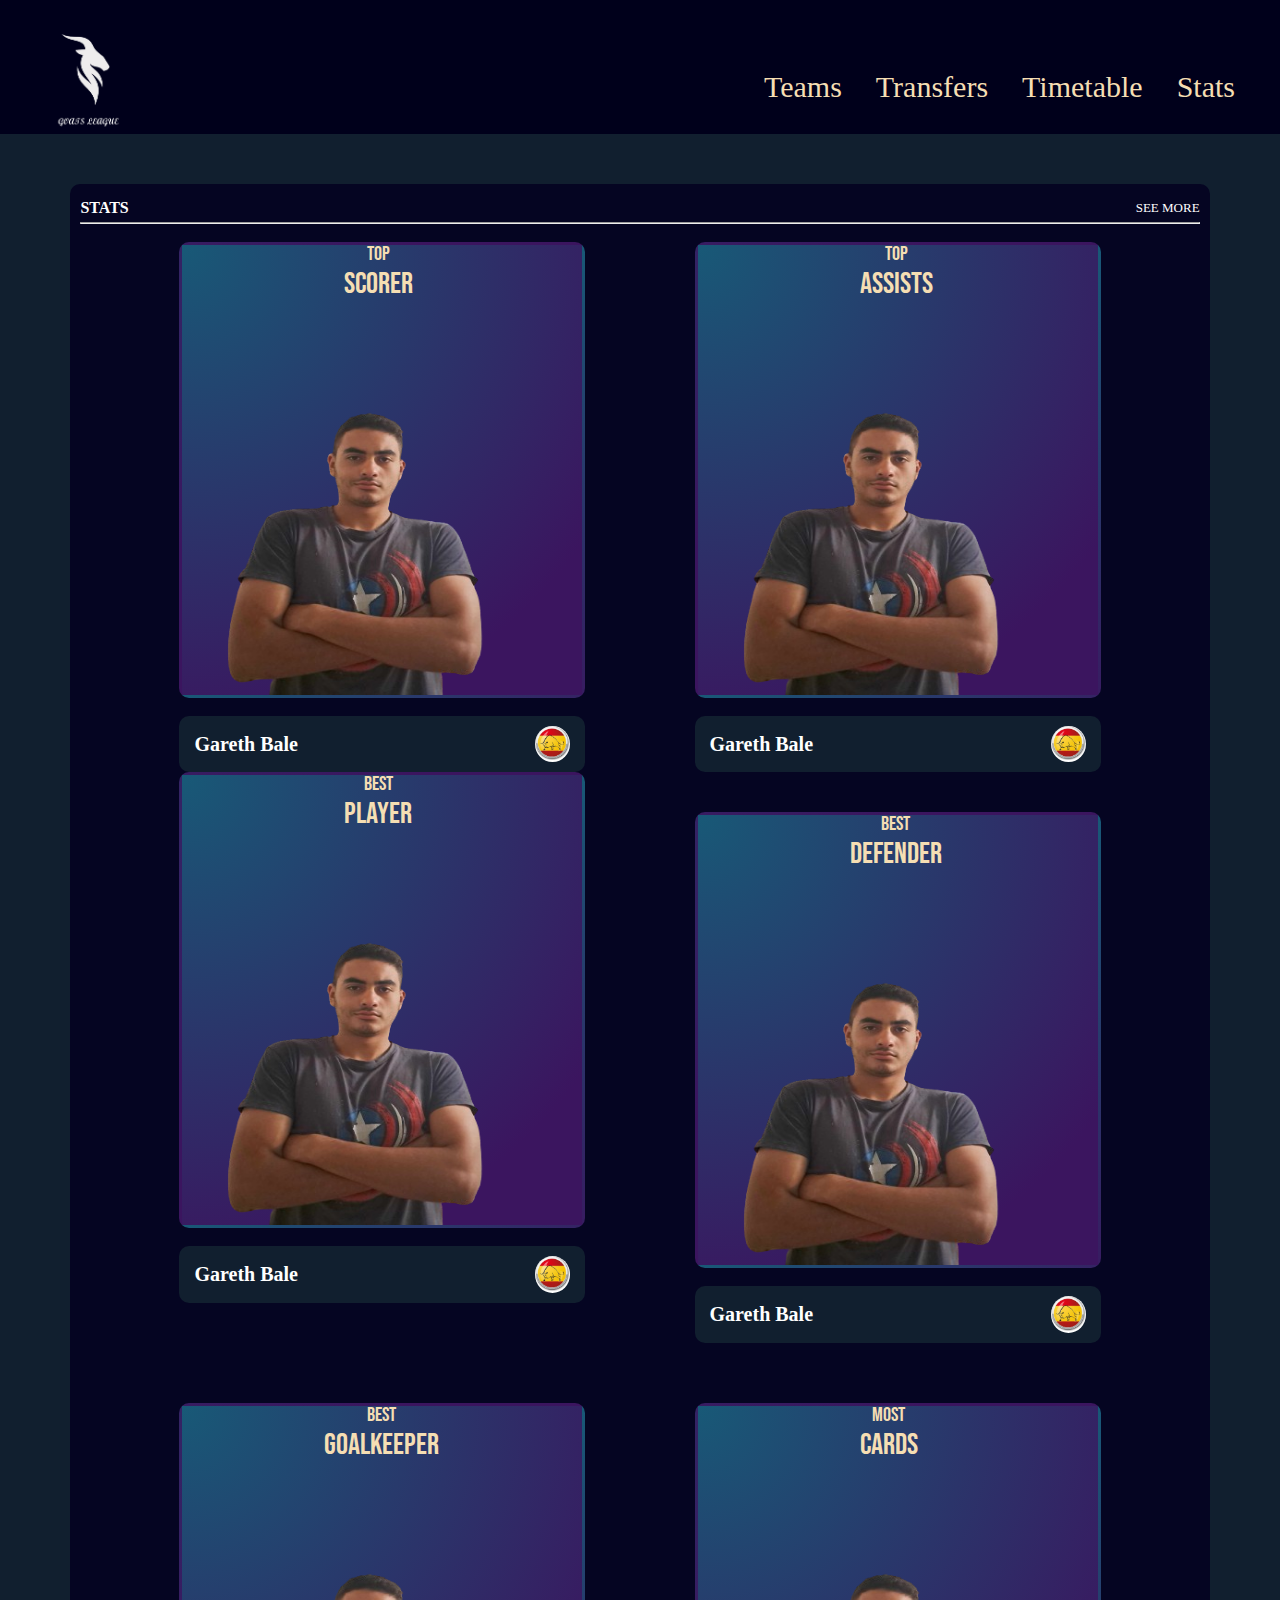
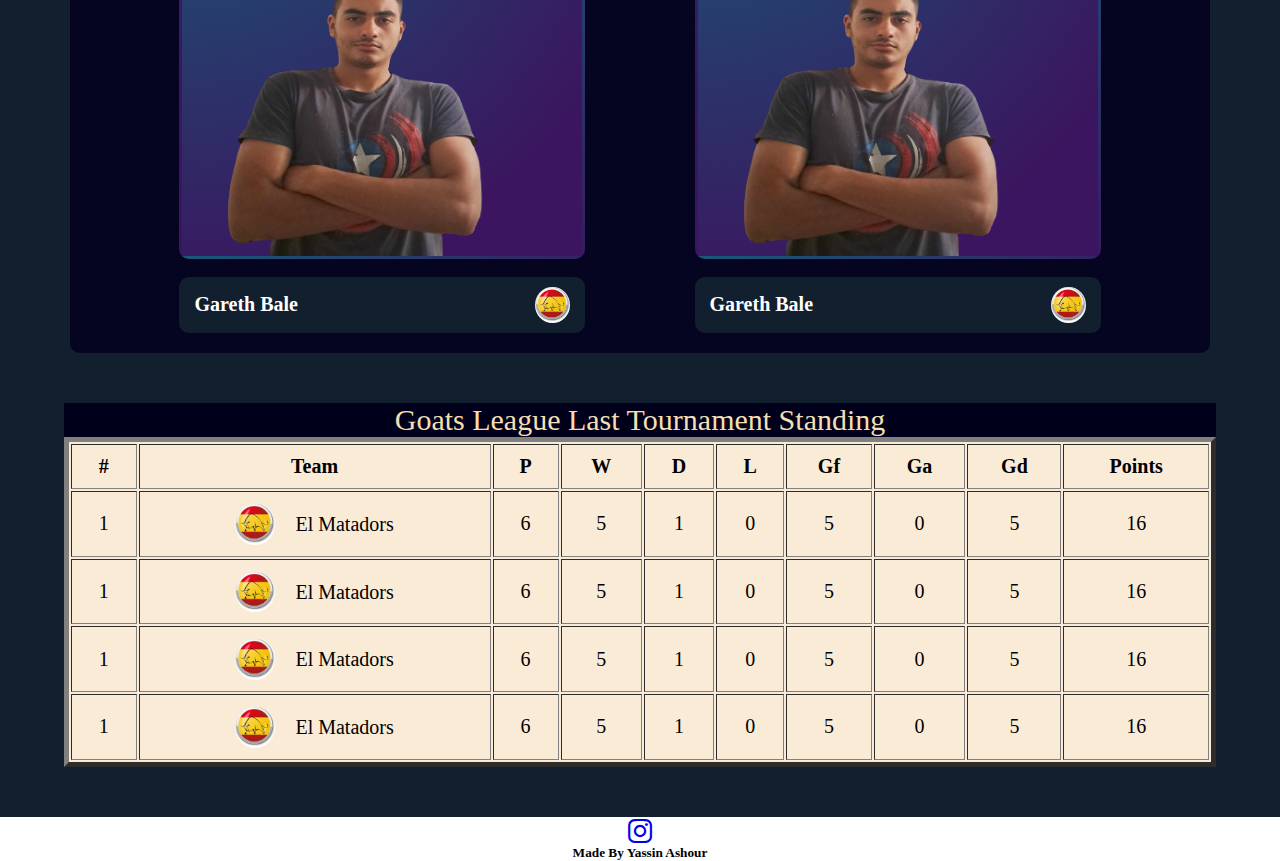
==== index.html @ 97dd18dd "Add files via upload" ====
<!DOCTYPE html>
<html lang="en">
<head>
    <meta charset="UTF-8">
    <meta name="viewport" content="width=device-width, initial-scale=1.0">
    <title>homepage-goatsleague</title>
    <link rel="stylesheet" href="css/index.css" >
    <link rel="preconnect" href="https://fonts.googleapis.com">
    <link rel="preconnect" href="https://fonts.gstatic.com" crossorigin>
    <link href="https://fonts.googleapis.com/css2?family=Bebas+Neue&family=Playwrite+HR:wght@100..400&display=swap" rel="stylesheet">
    <link rel="stylesheet" href="https://cdnjs.cloudflare.com/ajax/libs/font-awesome/4.7.0/css/font-awesome.min.css">
    
 
</head>
<body>
    <nav>
        <div class="navbar">
            <img src="IMG/WhatsApp_Image_2024-08-04_at_00.00.11_4c4f7b18-removebg-preview.png" class="imgnav">
            <div class="anav">
            <a href="teams.html" class="aa" target="_blank">teams</a>
            <a href="transfers.html" class="aa" target="_blank">transfers</a>
            <a href="table.html" class="aa" target="_blank">timetable</a>
            <a href="stats.html" class="aa" target="_blank">stats</a>
            </div>
        </div>
    </nav> 
    <dav class="plank"><p class="plankp">dwwdwdwd</p></dav>
    <div class="stats">
        <div class="hdiv">
        <h2 class="h22">stats</h2>
        <a href="stats.html" target="_blank" class="astats">see more</a>
        </div>
        
        <hr class="hr1">
        <br>
        <div class="stats1">
        <div class="goals">
            <a href="stats.html" target="_blank">
            <img src="IMG/452589665_1663602854477510_5205547040390091490_n-removebg-preview.png" class="goalsimg">
            <p class="goalsp">top<br><span class="span1">scorer</span></p>
            </a>
            <div class="h4d">
            <h4>gareth bale</h4>
            <img src="IMG/1 (1).jpeg" class="h4img">
            </div>
        </div>
        <div class="assist">
            <a href="stats.html" target="_blank">
            <img src="IMG/452589665_1663602854477510_5205547040390091490_n-removebg-preview.png" class="goalsimg">
            <p class="goalsp">top<br><span class="span1">assists</span></p>            
            </a>
            <div class="h4d">
            <h4>gareth bale</h4>
            <img src="IMG/1 (1).jpeg" class="h4img">
            </div>
        </div>
        <div class="player">
            <a href="stats.html" target="_blank">
            <img src="IMG/452589665_1663602854477510_5205547040390091490_n-removebg-preview.png" class="goalsimg">
            <p class="goalsp">best<br><span class="span1">player</span></p>  
            </a >
            <div class="h4d">
            <h4>gareth bale</h4>
            <img src="IMG/1 (1).jpeg" class="h4img">
            </div>
        </div>
        <div class="def">
            <a href="stats.html" target="_blank">
                <img src="IMG/452589665_1663602854477510_5205547040390091490_n-removebg-preview.png" class="goalsimg">
                <p class="goalsp2">best<br><span class="span1">defender</span></p>  
                </a >
                <div class="h4d">
            <h4>gareth bale</h4>
            <img src="IMG/1 (1).jpeg" class="h4img">
            </div>

        </div>
        <div class="keeper">
            <a href="stats.html" target="_blank">
                <img src="IMG/452589665_1663602854477510_5205547040390091490_n-removebg-preview.png" class="goalsimg">
                <p class="goalsp1">best<br><span class="span1">goalkeeper</span></p>  
                </a >
                <div class="h4d">
            <h4>gareth bale</h4>
            <img src="IMG/1 (1).jpeg" class="h4img">
            </div>

        </div>
        <div class="cards">
            <a href="stats.html" target="_blank">
                <img src="IMG/452589665_1663602854477510_5205547040390091490_n-removebg-preview.png" class="goalsimg">
                <p class="goalsp">most<br><span class="span1">cards</span></p>  
                </a >
                <div class="h4d">
            <h4>gareth bale</h4>
            <img src="IMG/1 (1).jpeg" class="h4img">
            </div>

        </div>
        </div>
    </div>
    
    <div class="table1">
    <table border="5px" >
        <caption>goats league last tournament standing</caption>
        <tr>
            <th>#</th>
            <th>team</th>
            <th>p</th>
            <th>w</th>
            <th>d</th>
            <th>l</th>
            <th>gf</th>
            <th>ga</th>
            <th>gd</th>
            <th>points</th>
        </tr>
        <tr>
            <td>1</td>
            <td class="td1"><img src="IMG/1 (1).jpeg" class="tableimg"><P class="ptd">el matadors</P></td>
            <td>6</td>
            <td>5</td>
            <td>1</td>
            <td>0</td>
            <td>5</td>
            <td>0</td>
            <td>5</td>
            <td>16</td>
        </tr>
        <tr>
            <td>1</td>
            <td class="td1"><img src="IMG/1 (1).jpeg" class="tableimg"><P class="ptd">el matadors</P></td>
            <td>6</td>
            <td>5</td>
            <td>1</td>
            <td>0</td>
            <td>5</td>
            <td>0</td>
            <td>5</td>
            <td>16</td>
        </tr>
        <tr>
            <td>1</td>
            <td class="td1"> <img src="IMG/1 (1).jpeg" class="tableimg"><P class="ptd">el matadors</P></td>
            <td>6</td>
            <td>5</td>
            <td>1</td>
            <td>0</td>
            <td>5</td>
            <td>0</td>
            <td>5</td>
            <td>16</td>
        </tr>
        <tr>
            <td>1</td>
            <td class="td1"><img src="IMG/1 (1).jpeg" class="tableimg"><P class="ptd">el matadors</P></td>
            <td>6</td>
            <td>5</td>
            <td>1</td>
            <td>0</td>
            <td>5</td>
            <td>0</td>
            <td>5</td>
            <td>16</td>
        </tr>
    </table>
    </div>
    <footer>
        <a href="https://www.instagram.com/goats_league_10/?hl=en" target="_blank"><i class="fa fa-instagram" style="font-size:28px"></i></a>
        <h5>made by yassin ashour</h5>
    </footer>  
    
</body>
</html>
---- css/index.css ----
*{
    margin: 0;
    text-transform: capitalize;
}

body{
    background-color: #111f2f ;
    color: white;
    
   
}


nav{
    background-color: rgb(0, 0, 27);
   
}

.navbar{
    display: flex;
    flex-direction: row;
    justify-content: space-between;
    flex-grow: 1;
}

.imgnav{
    width: 120px;
    margin-left: 30px;
    margin-top: 15px;
    border-radius: 100%;
}

.anav{
    margin-top: 70px;
    margin-right: 40px;
    word-spacing: 20px;
}

.aa{
    text-decoration: none;
    color: wheat;
    padding: 15px 5px;
    margin-top: 10px;
    font-size: 30px;
    
    
    

    
    

}

.aa:hover{
    color: red;
    
}

.plank{
    background-color: #111f2f;
    width: 100%;
    height: 50px;
    display: block;
    color: rgba(240, 248, 255, 0);
}

.plankp{
    visibility: hidden;
}


.stats{
    margin: auto;
    width: 89%;
    background-color: rgb(5, 5, 34);
    border-radius: 10px ;

}

.hdiv{
    display: flex;
    flex-direction: row;
    justify-content: space-between;
    align-items: center;
    
    
}


.h22{
    font-size: medium;
    margin-left: 10px;
    text-transform: uppercase;
    color: white;
    margin-top: 15px ;
    margin-bottom: 5px;
    
} 
 
.astats{
    text-decoration: none;
    color: white;
    text-transform: uppercase;
    font-size: 13px;
    margin-right: 10px;
    margin-top: 10px;
    
}

.astats:hover{
    color: red;
}

.hr1{
    display: block;
    margin-left: 10px;
    margin-right: 10px;  
    
}


.stats1{
    display: flex;
    flex-wrap: wrap;
    justify-content: space-evenly;
}

.goals{
    
    display: inline-block;
    
    position: relative;
    text-align: center;
   

}
.goalsimg{
    width: 400px;
    height: 450px;
    opacity: 1;
    border: rgba(255, 255, 255, 0) solid 3px;
    border-radius: 10px;
    background-image: radial-gradient( circle 500px at left top , rgb(24, 89, 119) , rgb(59, 21, 95));
}
.goalsp{
    position: absolute;
    top: 0px;
    left: 165px;
    font-size: 20px;
    font-family: "Bebas Neue", sans-serif;
    font-weight: 400;
    font-style: normal;
    color: wheat;
}

.span1{
    font-size: 30px;
    
}

.h4d{
    
    display: flex;
    justify-content: space-between;
    align-items: center;
    background-color: #111f2f;
    border-radius: 10px;
    margin-top: 14px;
    padding: 10px 0;

    


}

.h4img{
    width: 35px;
    border-radius: 100%;
    margin-right: 15px;

}

h4{
    font-size: 20px;
    margin-left: 15px;
}

.goalsp1{
    position: absolute;
    top: 0px;
    left: 145px;
    font-size: 20px;
    font-family: "Bebas Neue", sans-serif;
    font-weight: 400;
    font-style: normal;
    color: wheat;
}

.goalsp2{
    position: absolute;
    top: 0px;
    left: 155px;
    font-size: 20px;
    font-family: "Bebas Neue", sans-serif;
    font-weight: 400;
    font-style: normal;
    color: wheat;
}



.assist{
    display: inline-block;
    position: relative;
    text-align: center;

}


.player{
    display: inline-block;
    position: relative;
    text-align: center;

}

.def{
    display: inline-block;
    position: relative;
    text-align: center;
    margin-top: 40px;
    margin-bottom: 20px;

}

.keeper{
    display: inline-block;
    position: relative;
    text-align: center;
    margin-top: 40px;
    margin-bottom: 20px;

    

}

.cards{
    display: inline-block;
    position: relative;
    text-align: center;
    margin-top: 40px;
    margin-bottom: 20px;

}


.table1{
    background-color: #111f2f;
    
}

table{
    background-color: antiquewhite;
    margin: auto;
    width: 90%;
    text-align: center;
    color: black;
    
}

caption{
    background-color:  rgb(0, 0, 27);
    font-size: 30px;
    color: wheat;
    margin-top: 50px;
}

th{
    padding: 10px;
    font-size: 20px;
}

td{
    padding: 11px;
    font-size: 20px;
    
}

.tableimg{
    width: 40px;
    border-radius: 100%;
}

.td1{
    display: flex;
    justify-content: center;
    gap: 20px;
}


.ptd{
    margin-top: 10px;
}

footer{
    background-color: white;
    text-align: center;
    margin-top: 50px;
    color : black ;
}



i:hover{
    opacity: 0.6;
}





@media (max-width: 950px) {

body{
    background-color: #111f2f ;
    color: white;
    margin: 0;
    text-transform: capitalize;
    height: 100vh;
}


nav{
    background-color: rgb(0, 0, 27);
    height: 170px;
}

.navbar{
    display: flex;
    flex-direction: column;
    justify-content: center;
    align-items: center;
    gap: 20px;
    flex-grow: 1;
}

.imgnav{
    width: 110px;
    margin-left: 0;
    margin-top: 0;
   
    

}

.anav{
    margin-top: 0;
    margin-right: 0px;
    word-spacing: 10px;
}
   
   



.aa{
    text-decoration: none;
    color: wheat;
    padding: 15px 5px;
    margin-top: 10px;
    font-size: 20px;
    
    

}

.aa:hover{
    color: red;
    
}

.goals{
    display: inline-block;
    position: relative;
    text-align: center;

}



.goalsimg{
    width:350px;
    height: 450px;
    opacity: 1;
    border: rgba(255, 255, 255, 0) solid 3px;
    border-radius: 10px;
    background-image: radial-gradient( circle 500px at left top , rgb(24, 89, 119) , rgb(59, 21, 95));
}
.goalsp{
    position: absolute;
    top: 0px;
    left: 145px;
    font-size: 18px;
    font-family: "Bebas Neue", sans-serif;
    font-weight: 400;
    font-style: normal;
    color: wheat;
}

.span1{
    font-size: 25px;
    
}


.h4d{
    display: flex;
    justify-content: space-between;
    align-items: center;
    background-color: #111f2f;
    border-radius: 10px;
    
    

}

.h4img{
    width: 32px;
    border-radius: 100%;
    margin-right: 10px;

}

h4{
    font-size: 15px;
}

.goalsp1{
    position: absolute;
    top: 0px;
    left: 130px;
    font-size: 20px;
    font-family: "Bebas Neue", sans-serif;
    font-weight: 400;
    font-style: normal;
    color: wheat;
}


.goalsp2{
    position: absolute;
    top: 0px;
    left: 140px;
    font-size: 20px;
    font-family: "Bebas Neue", sans-serif;
    font-weight: 400;
    font-style: normal;
    color: wheat;
}

.assist{
    display: inline-block;
    position: relative;
    text-align: center;
    margin-top: 35px;
    margin-bottom: 10px;
}


.player{
    display: inline-block;
    position: relative;
    text-align: center;
    margin-top: 25px;
    margin-bottom: 10px;
}


.def{
    display: inline-block;
    position: relative;
    text-align: center;
    margin-top: 25px;
    margin-bottom: 10px;

}

.keeper{
    display: inline-block;
    position: relative;
    text-align: center;
    margin-top: 25px;
    margin-bottom: 10px;

    

}

.cards{
    display: inline-block;
    position: relative;
    text-align: center;
    margin-top: 25px;
    margin-bottom: 10px;

}

table{
    background-color: antiquewhite;
    margin: auto;
    width: 92%;
    text-align: center;
    color: black;
    
}
caption{
    background-color:  rgb(0, 0, 27);
    font-size: 22px;
    color: wheat;
    margin-top: 50px;
}

th{
    padding: 5px;
    font-size: 15px;
}

td{
    padding: 8px;
    font-size: 15px;
    
}

.tableimg{
    width: 35px;
    border-radius: 100%;
}

.td1{
    display: flex;
    justify-content: center;
    gap: 12px;
}


.ptd{
    margin-top: 10px;
}
}
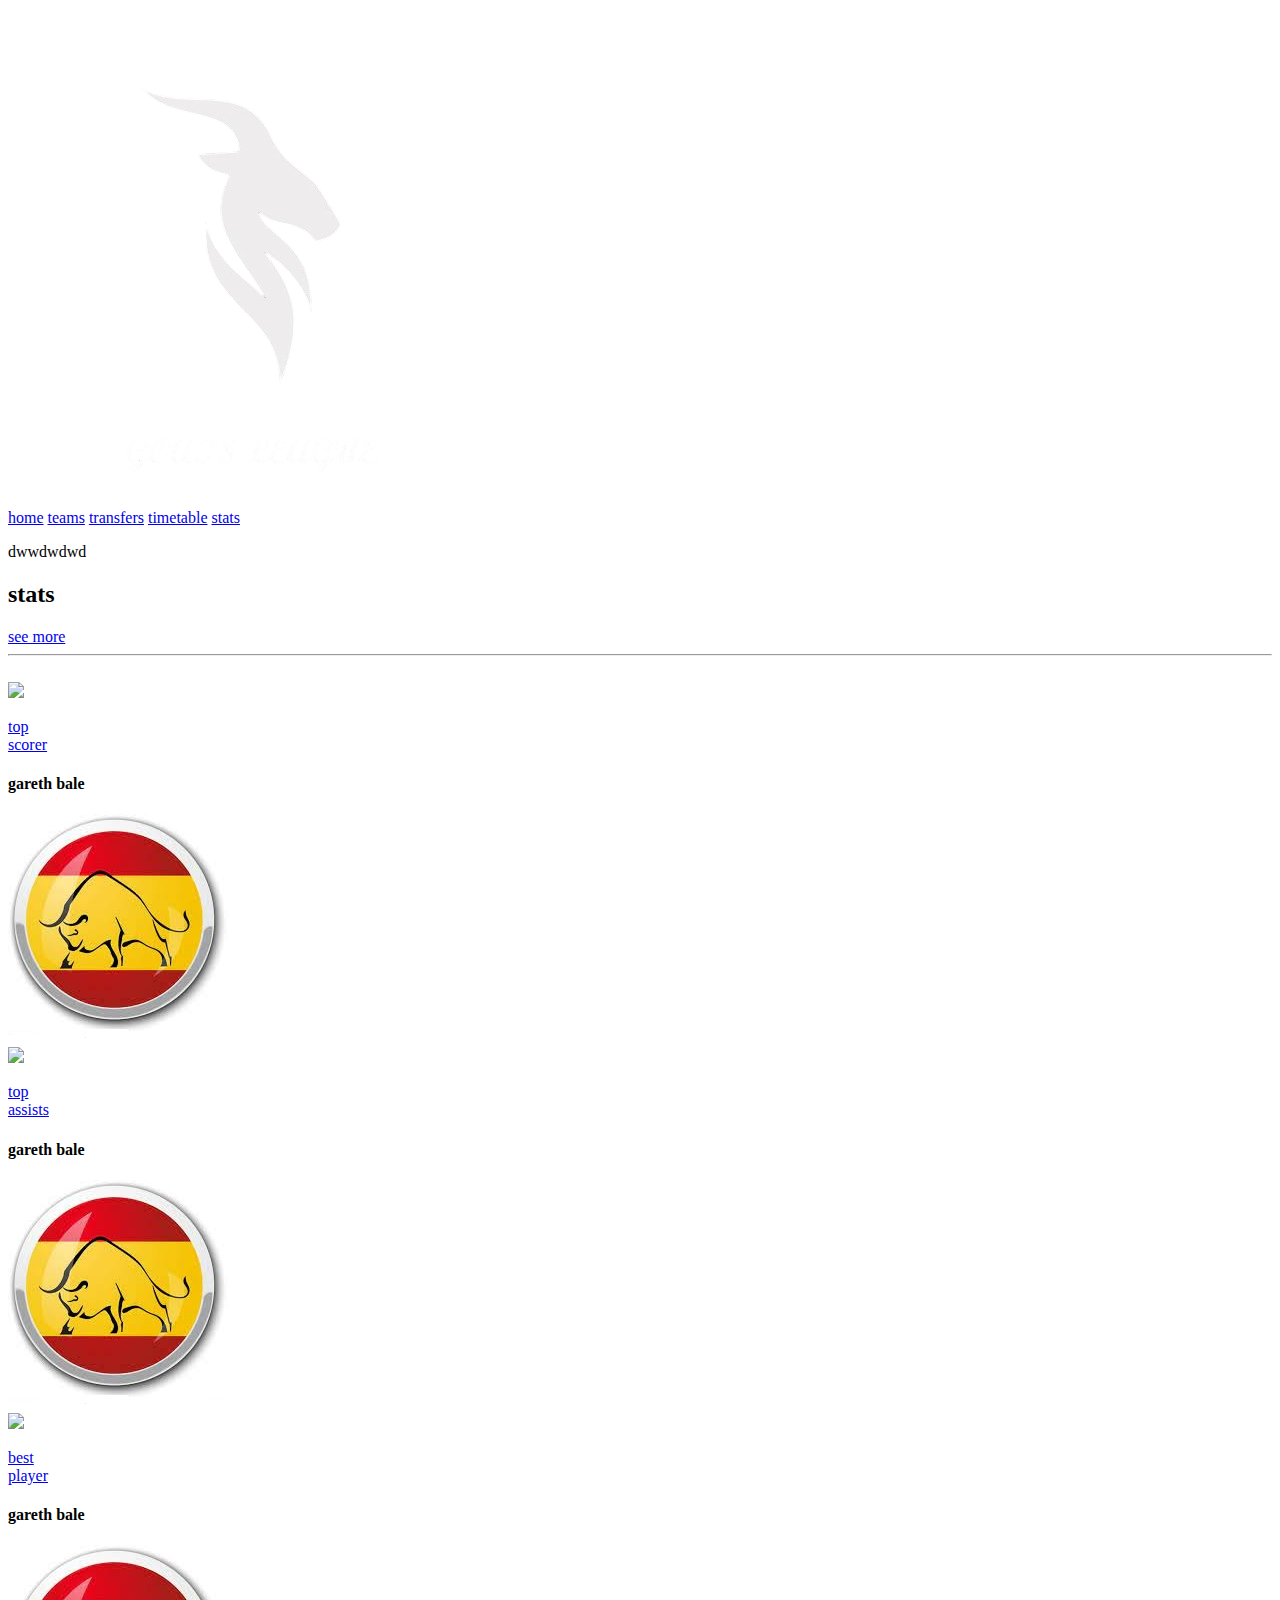
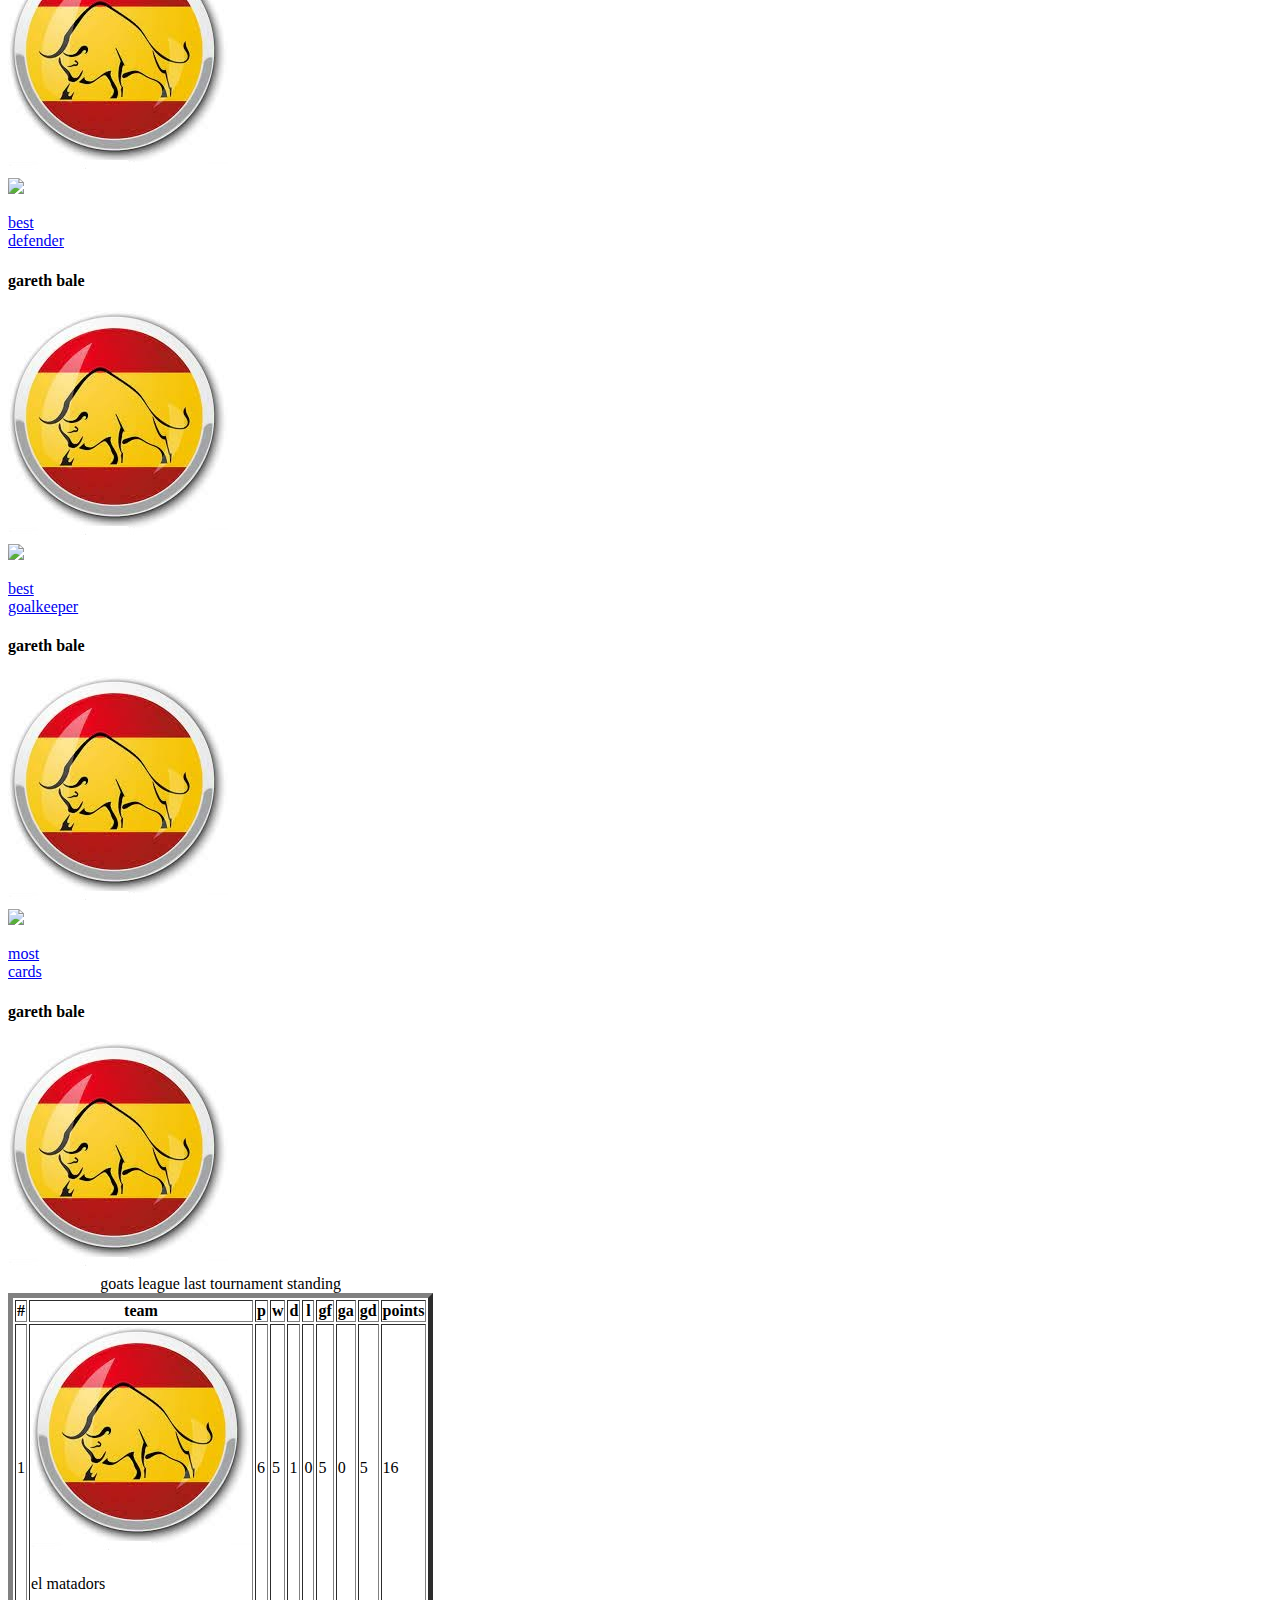
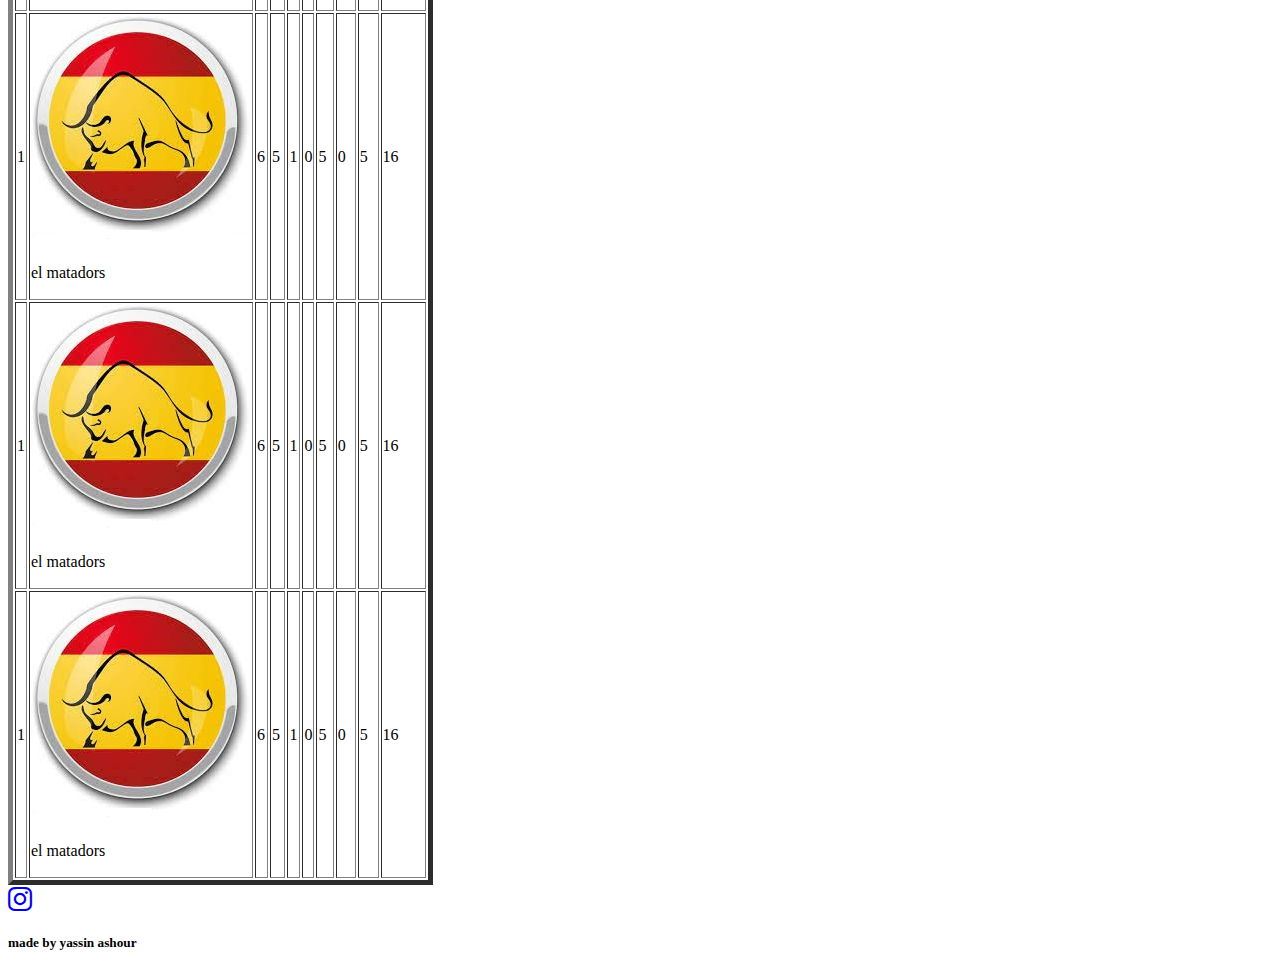
==== commit 92d185c6: "Update index.html" ====
--- a/index.html
+++ b/index.html
@@ -4,23 +4,22 @@
     <meta charset="UTF-8">
     <meta name="viewport" content="width=device-width, initial-scale=1.0">
     <title>homepage-goatsleague</title>
-    <link rel="stylesheet" href="css/index.css" >
+    <link rel="stylesheet" href="css/GoatsLeagueStyling.css" >
     <link rel="preconnect" href="https://fonts.googleapis.com">
     <link rel="preconnect" href="https://fonts.gstatic.com" crossorigin>
     <link href="https://fonts.googleapis.com/css2?family=Bebas+Neue&family=Playwrite+HR:wght@100..400&display=swap" rel="stylesheet">
     <link rel="stylesheet" href="https://cdnjs.cloudflare.com/ajax/libs/font-awesome/4.7.0/css/font-awesome.min.css">
-    
- 
 </head>
 <body>
     <nav>
         <div class="navbar">
             <img src="IMG/WhatsApp_Image_2024-08-04_at_00.00.11_4c4f7b18-removebg-preview.png" class="imgnav">
             <div class="anav">
-            <a href="teams.html" class="aa" target="_blank">teams</a>
-            <a href="transfers.html" class="aa" target="_blank">transfers</a>
-            <a href="table.html" class="aa" target="_blank">timetable</a>
-            <a href="stats.html" class="aa" target="_blank">stats</a>
+            <a href="home.html" class="aa selected" target="_self">home</a>  
+            <a href="teams.html" class="aa" target="_self">teams</a>
+            <a href="transfers.html" class="aa" target="_self">transfers</a>
+            <a href="table.html" class="aa" target="_self">timetable</a>
+            <a href="stats.html" class="aa" target="_self">stats</a>
             </div>
         </div>
     </nav> 
@@ -36,7 +35,7 @@
         <div class="stats1">
         <div class="goals">
             <a href="stats.html" target="_blank">
-            <img src="IMG/452589665_1663602854477510_5205547040390091490_n-removebg-preview.png" class="goalsimg">
+            <img src="IMG/284095-removebg-preview.png" class="goalsimg">
             <p class="goalsp">top<br><span class="span1">scorer</span></p>
             </a>
             <div class="h4d">
@@ -46,7 +45,7 @@
         </div>
         <div class="assist">
             <a href="stats.html" target="_blank">
-            <img src="IMG/452589665_1663602854477510_5205547040390091490_n-removebg-preview.png" class="goalsimg">
+            <img src="IMG/284095-removebg-preview.png" class="goalsimg">
             <p class="goalsp">top<br><span class="span1">assists</span></p>            
             </a>
             <div class="h4d">
@@ -56,7 +55,7 @@
         </div>
         <div class="player">
             <a href="stats.html" target="_blank">
-            <img src="IMG/452589665_1663602854477510_5205547040390091490_n-removebg-preview.png" class="goalsimg">
+            <img src="IMG/284095-removebg-preview.png" class="goalsimg">
             <p class="goalsp">best<br><span class="span1">player</span></p>  
             </a >
             <div class="h4d">
@@ -66,7 +65,7 @@
         </div>
         <div class="def">
             <a href="stats.html" target="_blank">
-                <img src="IMG/452589665_1663602854477510_5205547040390091490_n-removebg-preview.png" class="goalsimg">
+                <img src="IMG/284095-removebg-preview.png" class="goalsimg">
                 <p class="goalsp2">best<br><span class="span1">defender</span></p>  
                 </a >
                 <div class="h4d">
@@ -77,7 +76,7 @@
         </div>
         <div class="keeper">
             <a href="stats.html" target="_blank">
-                <img src="IMG/452589665_1663602854477510_5205547040390091490_n-removebg-preview.png" class="goalsimg">
+                <img src="IMG/284095-removebg-preview.png" class="goalsimg">
                 <p class="goalsp1">best<br><span class="span1">goalkeeper</span></p>  
                 </a >
                 <div class="h4d">
@@ -88,7 +87,7 @@
         </div>
         <div class="cards">
             <a href="stats.html" target="_blank">
-                <img src="IMG/452589665_1663602854477510_5205547040390091490_n-removebg-preview.png" class="goalsimg">
+                <img src="IMG/284095-removebg-preview.png" class="goalsimg">
                 <p class="goalsp">most<br><span class="span1">cards</span></p>  
                 </a >
                 <div class="h4d">
@@ -171,4 +170,4 @@
     </footer>  
     
 </body>
-</html>+</html>
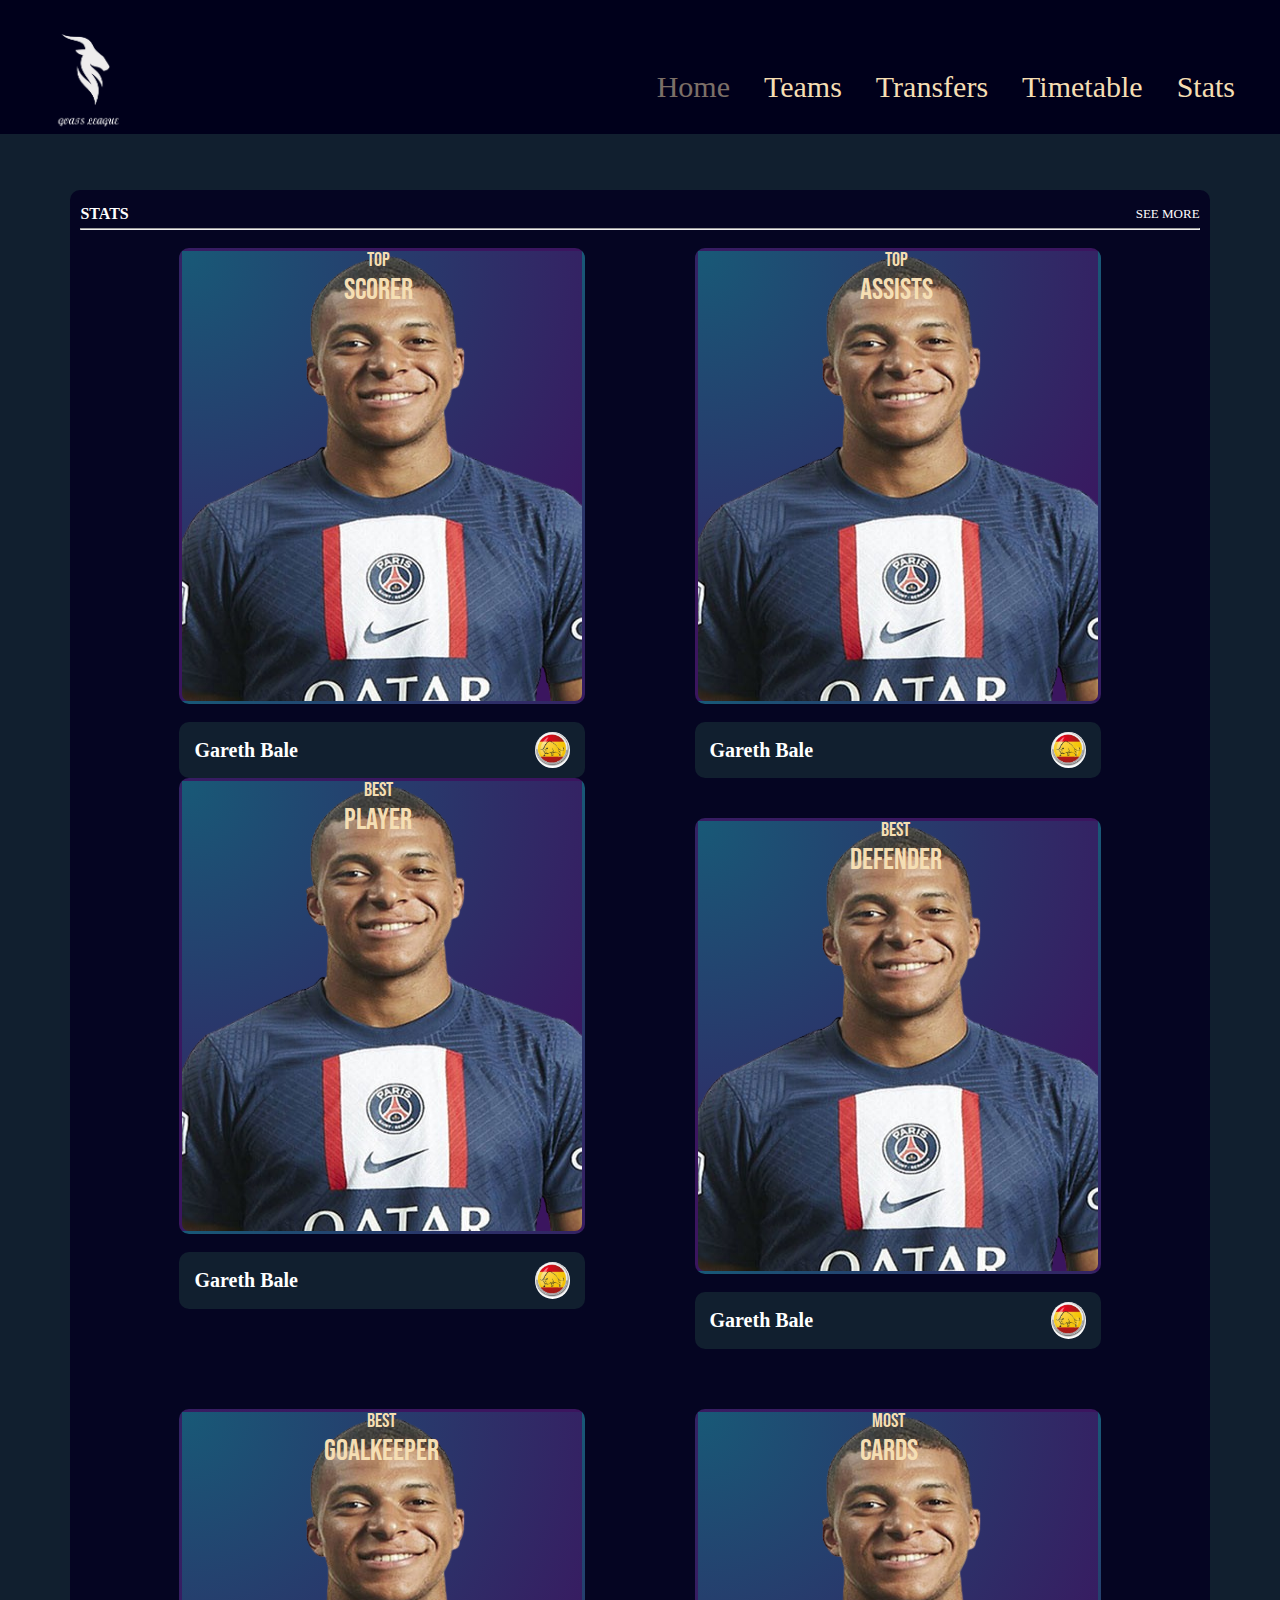
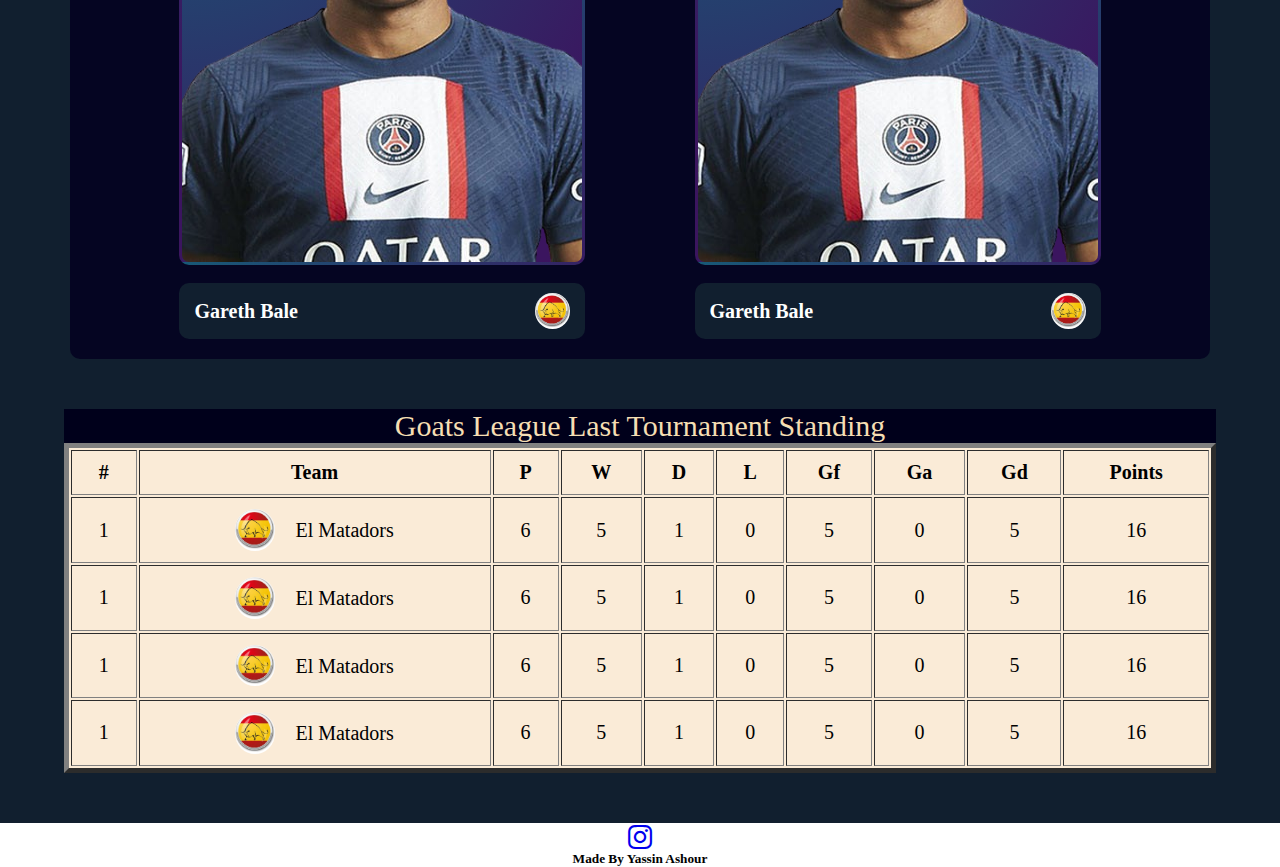
==== commit 19413978: "Update index.html" ====
--- a/index.html
+++ b/index.html
@@ -2,7 +2,7 @@
 <html lang="en">
 <head>
     <meta charset="UTF-8">
-    <meta name="viewport" content="width=device-width, initial-scale=1.0">
+    <meta name="viewport" content="width=device-width, initial-scale=0">
     <title>homepage-goatsleague</title>
     <link rel="stylesheet" href="css/GoatsLeagueStyling.css" >
     <link rel="preconnect" href="https://fonts.googleapis.com">
--- a/css/GoatsLeagueStyling.css
+++ b/css/GoatsLeagueStyling.css
@@ -0,0 +1,500 @@
+*{
+    margin: 0;
+    text-transform: capitalize;
+}
+
+body{
+    background-color: #111f2f ;
+    color: white;
+    width: fit-content; /*////// these 2 lines fixed the overflow of the navbar items//////*/
+    /* overflow: scroll; */
+}
+
+/* nav{
+    background-color: rgb(0, 0, 27);
+}
+ */
+.navbar{
+  
+    display: flex;
+    flex-direction: row;
+    justify-content: space-between;
+    flex-grow: 1;
+  /*lw 3ayez tsabbet el navbar for w yeb2a 3la toul bayen */
+    position: fixed;
+    top: 0;
+    background-color: rgb(0, 0, 27);
+    width: -webkit-fill-available;
+    z-index: 1;
+}
+
+.imgnav{
+    width: 120px;
+    margin-left: 30px;
+    margin-top: 15px;
+    border-radius: 100%;
+}
+
+.anav{
+    margin-top: 70px;
+    margin-right: 40px;
+    word-spacing: 20px;
+}
+
+.aa{
+    text-decoration: none;
+    color: wheat;
+    padding: 15px 5px;
+    margin-top: 10px;
+    font-size: 30px;
+}
+
+.aa:hover{
+    color: red; 
+}
+
+.selected{ /*/////////////////////*/
+  color: wheat;
+  opacity: 0.5;
+}
+
+.plank{
+    background-color: #111f2f;
+    width: 100%;
+    height: 50px;
+    display: block;
+    color: rgba(240, 248, 255, 0);
+  /*taba3 tasbeet el navbar fo2*/
+  margin-top: 140px;
+}
+
+.plankp{
+    visibility: hidden;
+}
+
+.stats{
+    margin: auto;
+    width: 89%;
+    background-color: rgb(5, 5, 34);
+    border-radius: 10px ;
+}
+
+.hdiv{
+    display: flex;
+    flex-direction: row;
+    justify-content: space-between;
+    align-items: center;
+}
+
+.h22{
+    font-size: medium;
+    margin-left: 10px;
+    text-transform: uppercase;
+    color: white;
+    margin-top: 15px ;
+    margin-bottom: 5px;
+} 
+ 
+.astats{
+    text-decoration: none;
+    color: white;
+    text-transform: uppercase;
+    font-size: 13px;
+    margin-right: 10px;
+    margin-top: 10px;
+}
+
+.astats:hover{
+    color: red;
+}
+
+.hr1{
+    display: block;
+    margin-left: 10px;
+    margin-right: 10px;  
+}
+
+.stats1{
+    display: flex;
+    flex-wrap: wrap;
+    justify-content: space-evenly;
+}
+
+.goals{
+    display: inline-block;
+    position: relative;
+    text-align: center;
+}
+
+.goalsimg{
+    width: 400px;
+    height: 450px;
+    opacity: 1;
+    border: rgba(255, 255, 255, 0) solid 3px;
+    border-radius: 10px;
+    background-image: radial-gradient( circle 500px at left top , rgb(24, 89, 119) , rgb(59, 21, 95));
+}
+
+.goalsp{
+    position: absolute;
+    top: 0px;
+    left: 165px;
+    font-size: 20px;
+    font-family: "Bebas Neue", sans-serif;
+    font-weight: 400;
+    font-style: normal;
+    color: wheat;
+}
+
+.span1{
+    font-size: 30px;
+}
+
+.h4d{
+    display: flex;
+    justify-content: space-between;
+    align-items: center;
+    background-color: #111f2f;
+    border-radius: 10px;
+    margin-top: 14px;
+    padding: 10px 0;
+}
+
+.h4img{
+    width: 35px;
+    border-radius: 100%;
+    margin-right: 15px;
+}
+
+h4{
+    font-size: 20px;
+    margin-left: 15px;
+}
+
+.goalsp1{
+    position: absolute;
+    top: 0px;
+    left: 145px;
+    font-size: 20px;
+    font-family: "Bebas Neue", sans-serif;
+    font-weight: 400;
+    font-style: normal;
+    color: wheat;
+}
+
+.goalsp2{
+    position: absolute;
+    top: 0px;
+    left: 155px;
+    font-size: 20px;
+    font-family: "Bebas Neue", sans-serif;
+    font-weight: 400;
+    font-style: normal;
+    color: wheat;
+}
+
+.assist{
+    display: inline-block;
+    position: relative;
+    text-align: center;
+}
+
+.player{
+    display: inline-block;
+    position: relative;
+    text-align: center;
+}
+
+.def{
+    display: inline-block;
+    position: relative;
+    text-align: center;
+    margin-top: 40px;
+    margin-bottom: 20px;
+}
+
+.keeper{
+    display: inline-block;
+    position: relative;
+    text-align: center;
+    margin-top: 40px;
+    margin-bottom: 20px;
+}
+
+.cards{
+    display: inline-block;
+    position: relative;
+    text-align: center;
+    margin-top: 40px;
+    margin-bottom: 20px;
+}
+
+.table1{
+    background-color: #111f2f;
+}
+
+table{
+    background-color: antiquewhite;
+    margin: auto;
+    width: 90%;
+    text-align: center;
+    color: black;
+}
+
+caption{
+    background-color:  rgb(0, 0, 27);
+    font-size: 30px;
+    color: wheat;
+    margin-top: 50px;
+}
+
+th{
+    padding: 10px;
+    font-size: 20px;
+}
+
+td{
+    padding: 11px;
+    font-size: 20px;
+}
+
+.tableimg{
+    width: 40px;
+    border-radius: 100%;
+}
+
+.td1{
+    display: flex;
+    justify-content: center;
+    gap: 20px;
+}
+
+.ptd{
+    margin-top: 10px;
+}
+
+footer{
+    background-color: white;
+    text-align: center;
+    margin-top: 50px;
+    color : black ;
+}
+
+i:hover{
+    opacity: 0.6;
+}
+
+@media (max-width: 450px) {
+
+  body{
+      background-color: #111f2f ;
+      color: white;
+      margin: 0;
+      text-transform: capitalize;
+      height: 100vh;
+  }
+
+  nav{
+      background-color: rgb(0, 0, 27);
+      height: 170px;
+  }
+
+  .navbar{
+      display: flex;
+      flex-direction: column;
+      justify-content: center;
+      align-items: center;
+      gap: 20px;
+      flex-grow: 1;
+  }
+
+  .imgnav{
+      width: 110px;
+      margin-left: 0;
+      margin-top: 0;
+  }
+
+  .anav{
+      margin-top: 0;
+      margin-right: 0px;
+      word-spacing: 10px;
+  }
+
+  .aa{
+      text-decoration: none;
+      color: wheat;
+      padding: 15px 5px;
+      margin-top: 10px;
+      font-size: 20px;
+  }
+
+  .aa:hover{
+      color: red;
+
+  }
+
+  .plank{
+    background-color: #111f2f;
+    width: 100%;
+    height: 50px;
+    display: block;
+    color: rgba(240, 248, 255, 0);
+  /*taba3 tasbeet el navbar fo2*/
+  margin-top: 15px;
+}
+
+
+
+
+  .goals{
+      display: inline-block;
+      position: relative;
+      text-align: center;
+
+  }
+
+  .goalsimg{
+      width:350px;
+      height: 450px;
+      opacity: 1;
+      border: rgba(255, 255, 255, 0) solid 3px;
+      border-radius: 10px;
+      background-image: radial-gradient( circle 500px at left top , rgb(24, 89, 119) , rgb(59, 21, 95));
+  }
+  
+  .goalsp{
+      position: absolute;
+      top: 0px;
+      left: 145px;
+      font-size: 18px;
+      font-family: "Bebas Neue", sans-serif;
+      font-weight: 400;
+      font-style: normal;
+      color: wheat;
+  }
+
+  .span1{
+      font-size: 25px;
+  }
+
+  .h4d{
+      display: flex;
+      justify-content: space-between;
+      align-items: center;
+      background-color: #111f2f;
+      border-radius: 10px;
+  }
+
+  .h4img{
+      width: 32px;
+      border-radius: 100%;
+      margin-right: 10px;
+  }
+
+  h4{
+      font-size: 15px;
+  }
+
+  .goalsp1{
+      position: absolute;
+      top: 0px;
+      left: 130px;
+      font-size: 20px;
+      font-family: "Bebas Neue", sans-serif;
+      font-weight: 400;
+      font-style: normal;
+      color: wheat;
+  }
+
+  .goalsp2{
+      position: absolute;
+      top: 0px;
+      left: 140px;
+      font-size: 20px;
+      font-family: "Bebas Neue", sans-serif;
+      font-weight: 400;
+      font-style: normal;
+      color: wheat;
+  }
+
+  .assist{
+      display: inline-block;
+      position: relative;
+      text-align: center;
+      margin-top: 35px;
+      margin-bottom: 10px;
+  }
+
+
+  .player{
+      display: inline-block;
+      position: relative;
+      text-align: center;
+      margin-top: 25px;
+      margin-bottom: 10px;
+  }
+
+  .def{
+      display: inline-block;
+      position: relative;
+      text-align: center;
+      margin-top: 25px;
+      margin-bottom: 10px;
+  }
+
+  .keeper{
+      display: inline-block;
+      position: relative;
+      text-align: center;
+      margin-top: 25px;
+      margin-bottom: 10px;
+  }
+
+  .cards{
+      display: inline-block;
+      position: relative;
+      text-align: center;
+      margin-top: 25px;
+      margin-bottom: 10px;
+  }
+
+  table{
+      background-color: antiquewhite;
+      margin: auto;
+      width: 92%;
+      text-align: center;
+      color: black;
+  }
+  caption{
+      background-color:  rgb(0, 0, 27);
+      font-size: 22px;
+      color: wheat;
+      margin-top: 50px;
+  }
+
+  th{
+      padding: 5px;
+      font-size: 15px;
+  }
+
+  td{
+      padding: 8px;
+      font-size: 15px;
+  }
+
+  .tableimg{
+      width: 35px;
+      border-radius: 100%;
+  }
+
+  .td1{
+      display: flex;
+      justify-content: center;
+      gap: 12px;
+  }
+
+
+  .ptd{
+      margin-top: 10px;
+  }
+}